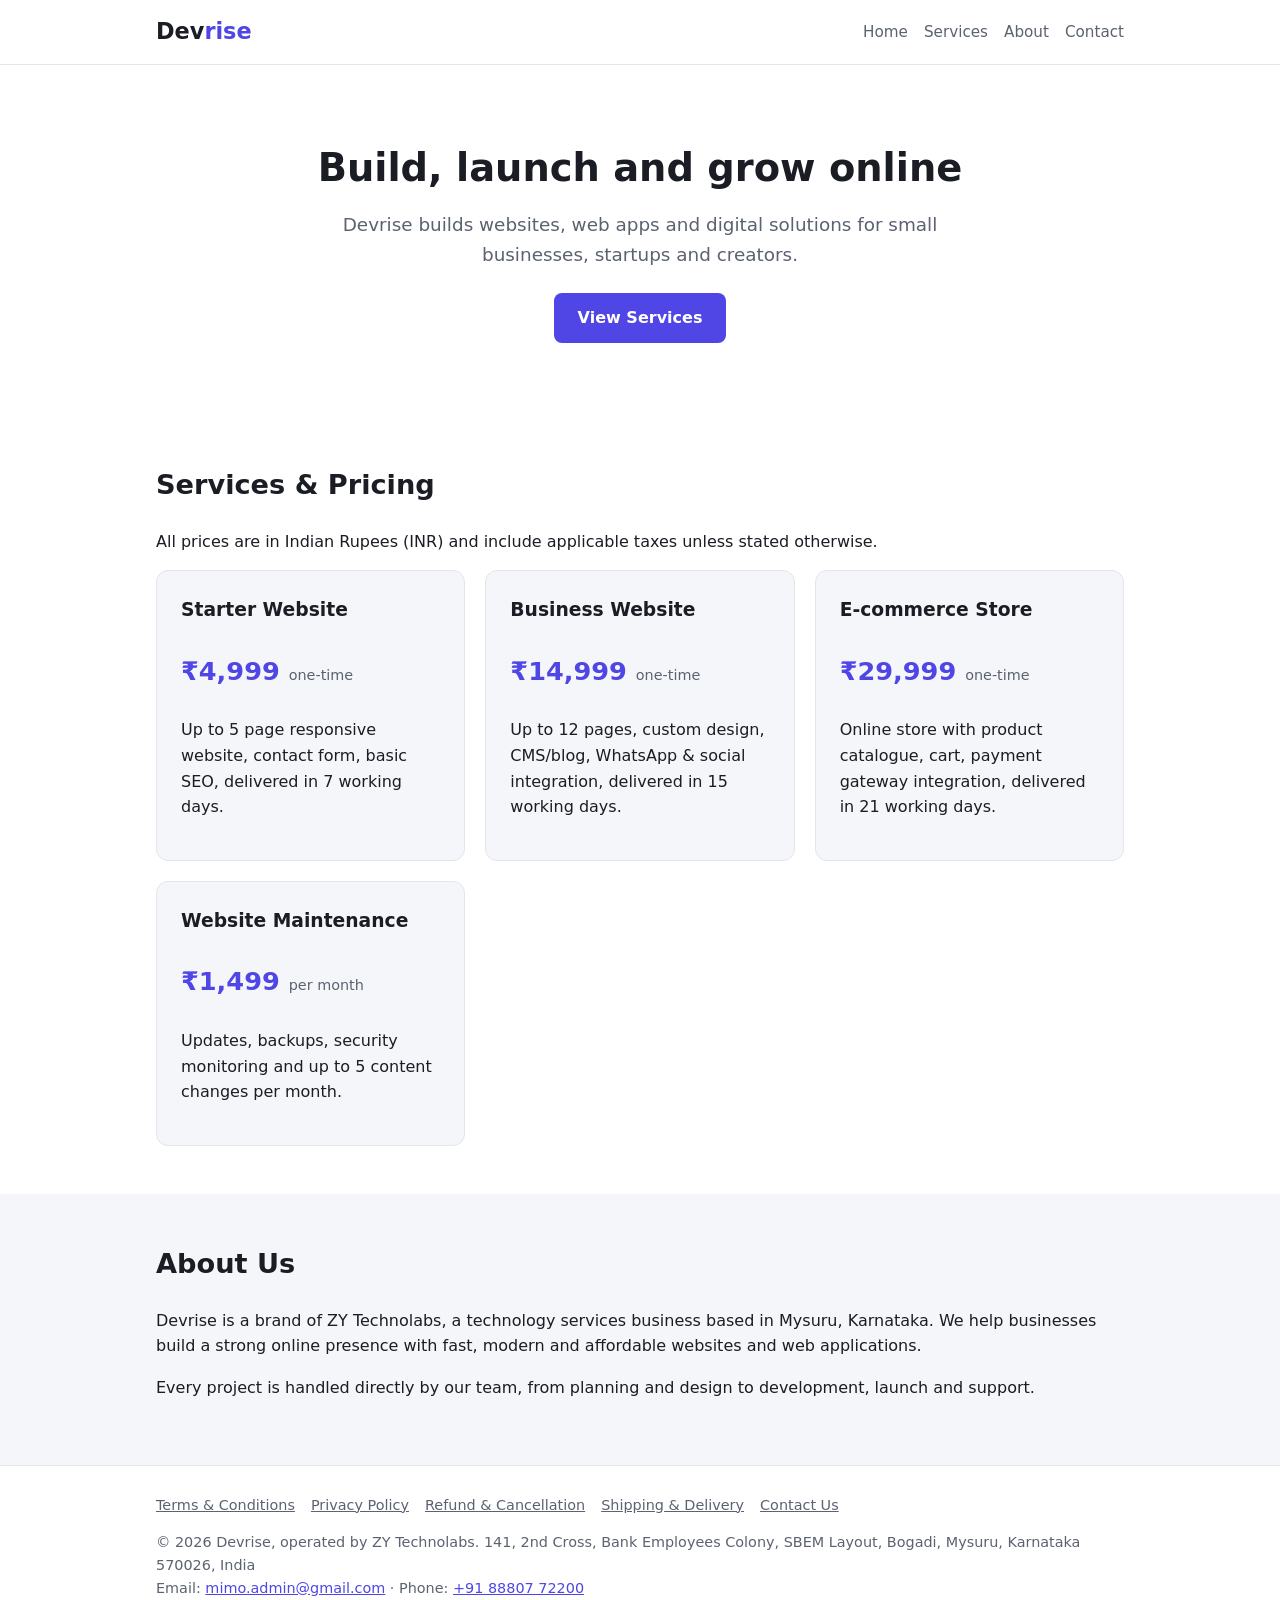
==== index.html @ f7b1d62e "Devrise website for Razorpay approval Co-Authored-By: Claude Opus 5.5 <noreply@anthropic.com>" ====
<!doctype html><html lang="en"><head><meta charset="utf-8"><meta name="viewport" content="width=device-width,initial-scale=1">
<title>Home | Devrise</title><link rel="stylesheet" href="style.css"></head><body>
<header><div class="wrap"><a class="logo" href="index.html">Dev<span>rise</span></a>
<nav><a href="index.html">Home</a><a href="index.html#services">Services</a><a href="index.html#about">About</a><a href="contact.html">Contact</a></nav></div></header>
<main>
<div class="hero wrap"><h1>Build, launch and grow online</h1><p>Devrise builds websites, web apps and digital solutions for small businesses, startups and creators.</p><a class="btn" href="#services">View Services</a></div>
<section id="services"><div class="wrap"><h2>Services &amp; Pricing</h2><p>All prices are in Indian Rupees (INR) and include applicable taxes unless stated otherwise.</p><div class="grid">
<div class="card"><h3>Starter Website</h3><p class="price">&#8377;4,999 <small>one-time</small></p><p>Up to 5 page responsive website, contact form, basic SEO, delivered in 7 working days.</p></div>
<div class="card"><h3>Business Website</h3><p class="price">&#8377;14,999 <small>one-time</small></p><p>Up to 12 pages, custom design, CMS/blog, WhatsApp &amp; social integration, delivered in 15 working days.</p></div>
<div class="card"><h3>E-commerce Store</h3><p class="price">&#8377;29,999 <small>one-time</small></p><p>Online store with product catalogue, cart, payment gateway integration, delivered in 21 working days.</p></div>
<div class="card"><h3>Website Maintenance</h3><p class="price">&#8377;1,499 <small>per month</small></p><p>Updates, backups, security monitoring and up to 5 content changes per month.</p></div>
</div></div></section>
<section id="about" style="background:var(--card)"><div class="wrap"><h2>About Us</h2><p>Devrise is a brand of ZY Technolabs, a technology services business based in Mysuru, Karnataka. We help businesses build a strong online presence with fast, modern and affordable websites and web applications.</p><p>Every project is handled directly by our team, from planning and design to development, launch and support.</p></div></section></main>
<footer><div class="wrap"><div class="links"><a href="terms.html">Terms &amp; Conditions</a><a href="privacy.html">Privacy Policy</a><a href="refund.html">Refund &amp; Cancellation</a><a href="shipping.html">Shipping &amp; Delivery</a><a href="contact.html">Contact Us</a></div>
<p>&copy; 2026 Devrise, operated by ZY Technolabs. 141, 2nd Cross, Bank Employees Colony, SBEM Layout, Bogadi, Mysuru, Karnataka 570026, India<br>Email: <a href="mailto:mimo.admin@gmail.com">mimo.admin@gmail.com</a> &middot; Phone: <a href="tel:+918880772200">+91 88807 72200</a></p></div></footer>
</body></html>
---- style.css ----
:root{--bg:#fff;--fg:#1a1d24;--muted:#5b6270;--accent:#4f46e5;--card:#f5f6fa;--line:#e3e5ec}
*{box-sizing:border-box}
body{margin:0;font-family:system-ui,-apple-system,Segoe UI,Roboto,sans-serif;color:var(--fg);background:var(--bg);line-height:1.6}
a{color:var(--accent)}
.wrap{max-width:1000px;margin:0 auto;padding:0 16px}
header{border-bottom:1px solid var(--line)}
header .wrap{display:flex;justify-content:space-between;align-items:center;flex-wrap:wrap;gap:8px;padding-top:14px;padding-bottom:14px}
.logo{font-weight:800;font-size:1.4rem;text-decoration:none;color:var(--fg)}
.logo span{color:var(--accent)}
nav a{margin-left:16px;text-decoration:none;color:var(--muted);font-size:.95rem}
nav a:hover{color:var(--accent)}
.hero{padding:72px 0;text-align:center}
.hero h1{font-size:2.4rem;margin:0 0 12px}
.hero p{color:var(--muted);font-size:1.15rem;max-width:620px;margin:0 auto 24px}
.btn{display:inline-block;background:var(--accent);color:#fff;padding:12px 24px;border-radius:8px;text-decoration:none;font-weight:600}
section{padding:48px 0}
h2{font-size:1.7rem;margin-top:0}
.grid{display:grid;grid-template-columns:repeat(auto-fit,minmax(260px,1fr));gap:20px}
.card{background:var(--card);border:1px solid var(--line);border-radius:12px;padding:24px}
.card h3{margin-top:0}
.price{font-size:1.6rem;font-weight:700;color:var(--accent)}
.price small{font-size:.9rem;color:var(--muted);font-weight:400}
.doc{padding:40px 0}
.doc h1{margin-top:0}
.doc h2{font-size:1.25rem;margin-top:28px}
.updated{color:var(--muted)}
footer{border-top:1px solid var(--line);padding:28px 0;color:var(--muted);font-size:.9rem}
footer .links a{margin-right:16px;color:var(--muted)}
@media(max-width:600px){nav a{margin-left:0;margin-right:12px}.hero h1{font-size:1.8rem}}
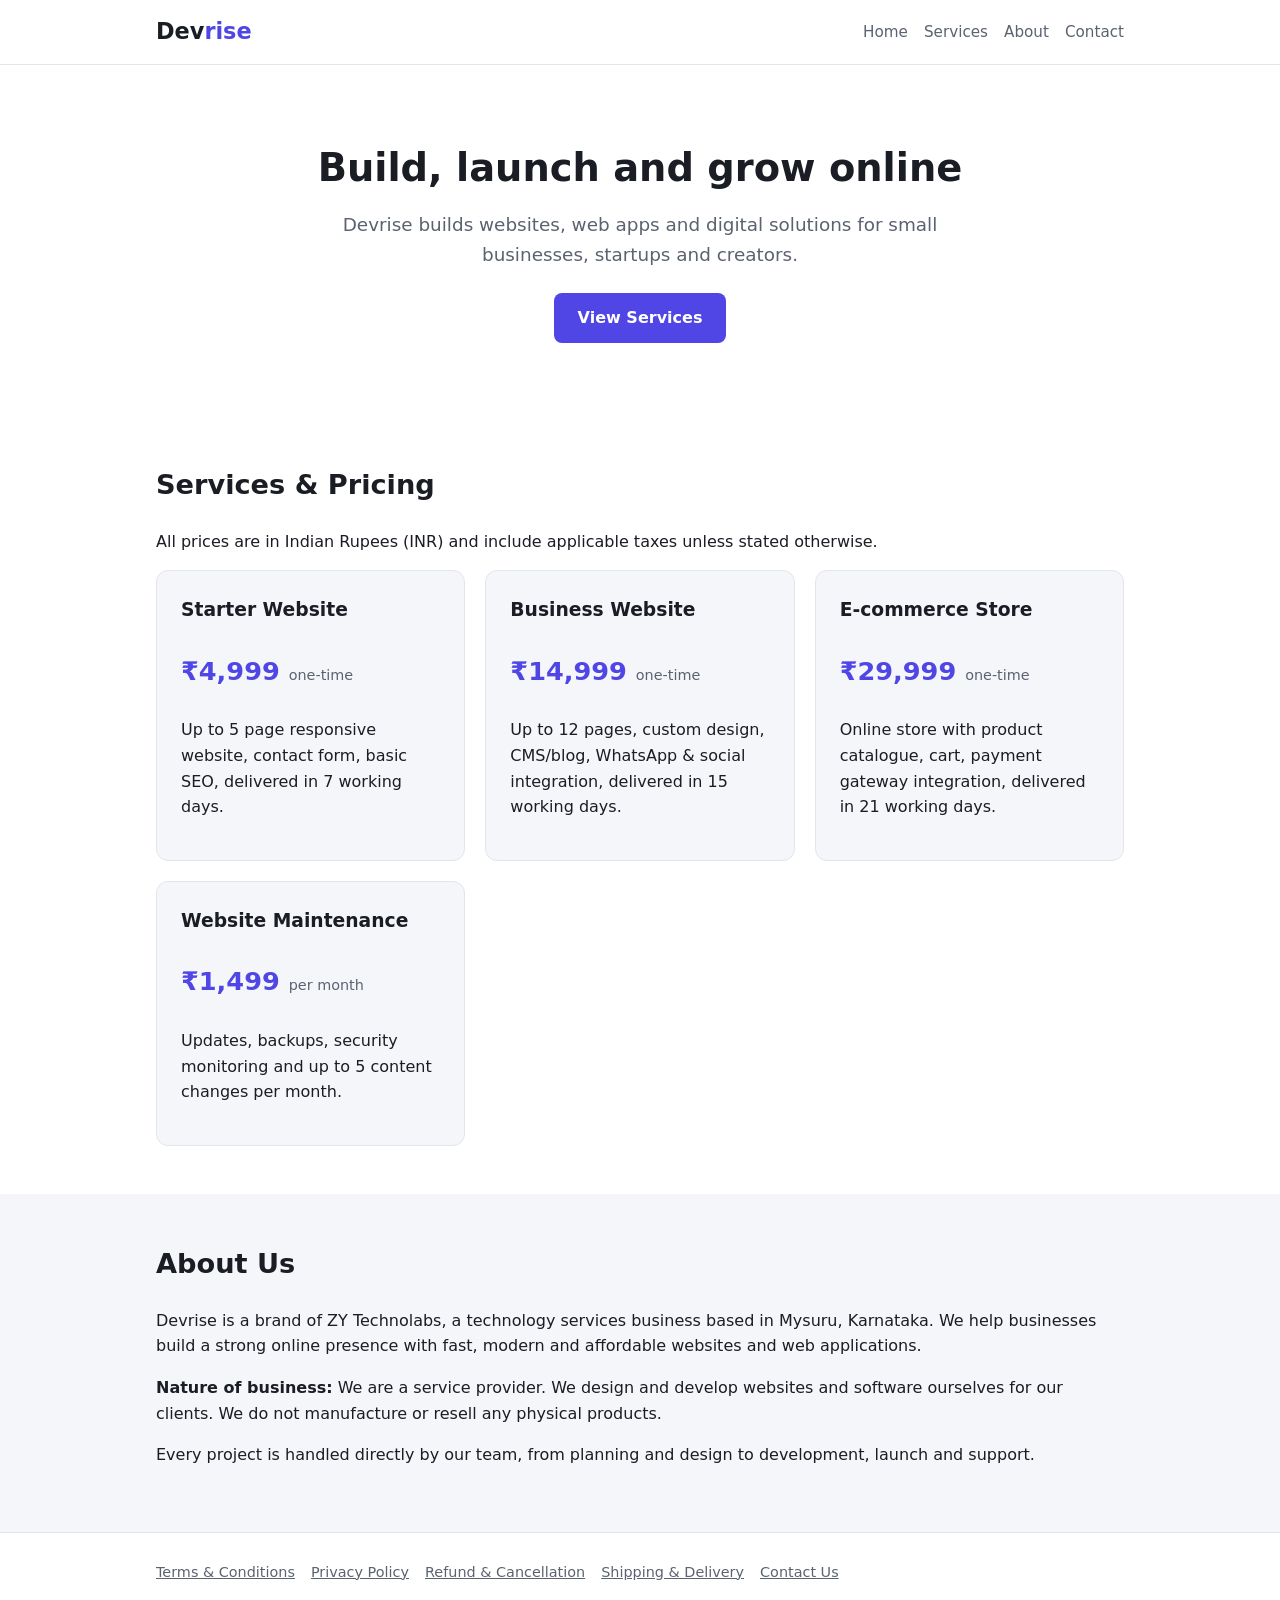
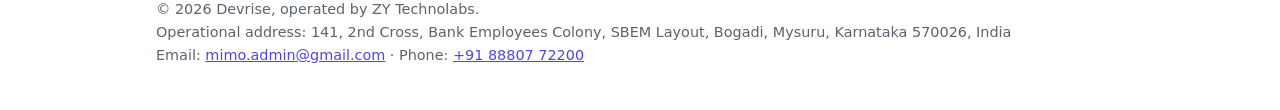
==== commit 9a7c31a9: "Clarify service business and operational address for Razorpay review Co-Authored-By: Claude Opus 5.5" ====
--- a/index.html
+++ b/index.html
@@ -10,7 +10,7 @@
 <div class="card"><h3>E-commerce Store</h3><p class="price">&#8377;29,999 <small>one-time</small></p><p>Online store with product catalogue, cart, payment gateway integration, delivered in 21 working days.</p></div>
 <div class="card"><h3>Website Maintenance</h3><p class="price">&#8377;1,499 <small>per month</small></p><p>Updates, backups, security monitoring and up to 5 content changes per month.</p></div>
 </div></div></section>
-<section id="about" style="background:var(--card)"><div class="wrap"><h2>About Us</h2><p>Devrise is a brand of ZY Technolabs, a technology services business based in Mysuru, Karnataka. We help businesses build a strong online presence with fast, modern and affordable websites and web applications.</p><p>Every project is handled directly by our team, from planning and design to development, launch and support.</p></div></section></main>
+<section id="about" style="background:var(--card)"><div class="wrap"><h2>About Us</h2><p>Devrise is a brand of ZY Technolabs, a technology services business based in Mysuru, Karnataka. We help businesses build a strong online presence with fast, modern and affordable websites and web applications.</p><p><strong>Nature of business:</strong> We are a service provider. We design and develop websites and software ourselves for our clients. We do not manufacture or resell any physical products.</p><p>Every project is handled directly by our team, from planning and design to development, launch and support.</p></div></section></main>
 <footer><div class="wrap"><div class="links"><a href="terms.html">Terms &amp; Conditions</a><a href="privacy.html">Privacy Policy</a><a href="refund.html">Refund &amp; Cancellation</a><a href="shipping.html">Shipping &amp; Delivery</a><a href="contact.html">Contact Us</a></div>
-<p>&copy; 2026 Devrise, operated by ZY Technolabs. 141, 2nd Cross, Bank Employees Colony, SBEM Layout, Bogadi, Mysuru, Karnataka 570026, India<br>Email: <a href="mailto:mimo.admin@gmail.com">mimo.admin@gmail.com</a> &middot; Phone: <a href="tel:+918880772200">+91 88807 72200</a></p></div></footer>
+<p>&copy; 2026 Devrise, operated by ZY Technolabs.<br>Operational address: 141, 2nd Cross, Bank Employees Colony, SBEM Layout, Bogadi, Mysuru, Karnataka 570026, India<br>Email: <a href="mailto:mimo.admin@gmail.com">mimo.admin@gmail.com</a> &middot; Phone: <a href="tel:+918880772200">+91 88807 72200</a></p></div></footer>
 </body></html>
